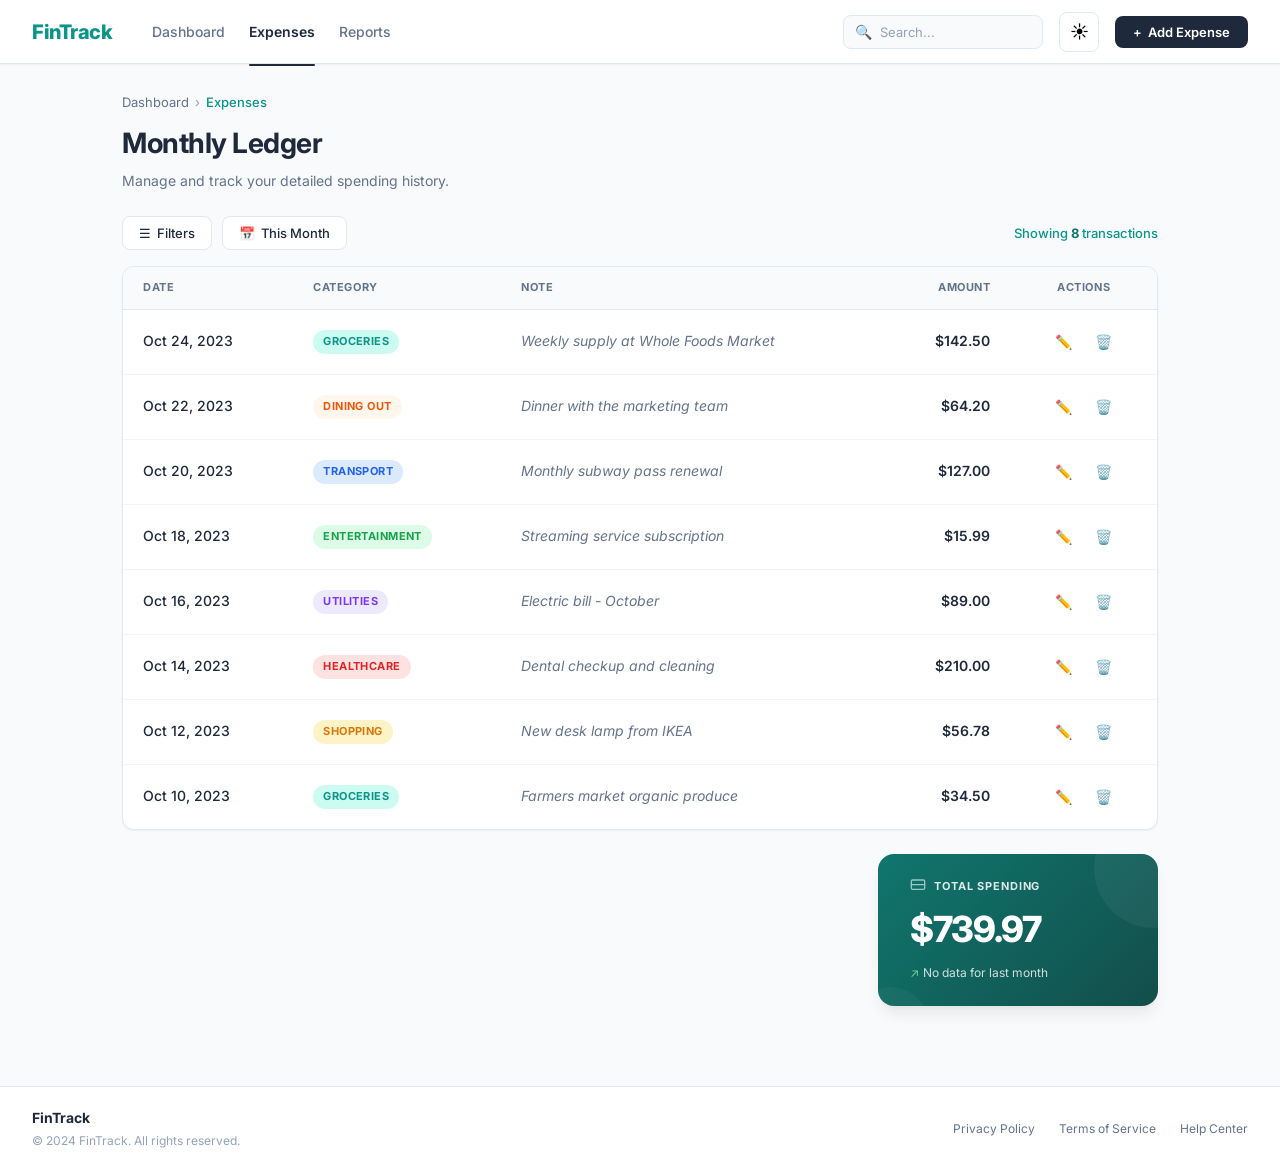
==== index.html @ 30c32d4b "Add files via upload" ====
<!DOCTYPE html>
<html lang="en">
<head>
  <meta charset="UTF-8" />
  <meta name="viewport" content="width=device-width, initial-scale=1.0" />
  <meta name="description" content="FinTrack — Personal expense tracker. Manage and track your detailed spending history with ease." />
  <title>FinTrack — Personal Expense Tracker</title>
  <link rel="stylesheet" href="style.css" />
</head>
<body>

  <!-- ===== Navbar ===== -->
  <header class="navbar">
    <div class="navbar-left">
      <a href="dashboard.html" class="navbar-brand">FinTrack</a>
      <nav>
        <ul class="navbar-nav">
          <li><a href="dashboard.html">Dashboard</a></li>
          <li><a href="#" class="active">Expenses</a></li>
          <li><a href="#">Reports</a></li>
        </ul>
      </nav>
    </div>
    <div class="navbar-right">
      <div class="search-box">
        <span class="search-icon">🔍</span>
        <input type="text" id="searchInput" placeholder="Search..." />
      </div>
      <button class="theme-toggle" id="themeToggle" title="Toggle dark mode">
        <span class="icon-sun">☀️</span>
        <span class="icon-moon">🌙</span>
      </button>
      <button class="btn-add-expense" id="btnOpenAddModal">
        <span>+</span> Add Expense
      </button>
    </div>
  </header>

  <!-- ===== Main Content ===== -->
  <main class="main-content">
    <!-- Breadcrumb -->
    <div class="breadcrumb">
      <a href="#">Dashboard</a>
      <span class="separator">›</span>
      <span class="current">Expenses</span>
    </div>

    <!-- Page Header -->
    <div class="page-header">
      <h1>Monthly Ledger</h1>
      <p>Manage and track your detailed spending history.</p>
    </div>

    <!-- Toolbar -->
    <div class="toolbar">
      <div class="toolbar-left">
        <button class="btn-filter">
          <span>☰</span> Filters
        </button>
        <button class="btn-month">
          <span>📅</span> This Month
        </button>
      </div>
      <div class="toolbar-right">
        Showing <span id="expenseCount">0</span> transactions
      </div>
    </div>

    <!-- Expense Table -->
    <div class="expense-table-wrapper">
      <table class="expense-table">
        <thead>
          <tr>
            <th>Date</th>
            <th>Category</th>
            <th>Note</th>
            <th>Amount</th>
            <th>Actions</th>
          </tr>
        </thead>
        <tbody id="expenseTableBody">
          <!-- Rows rendered by JS -->
        </tbody>
      </table>
      <!-- Empty state -->
      <div class="empty-state" id="emptyState" style="display:none;">
        <div class="empty-icon">📂</div>
        <h3>No expenses yet</h3>
        <p>Click "+ Add Expense" to start tracking your spending.</p>
      </div>
    </div>

    <!-- Summary Card -->
    <div class="summary-section">
      <div class="summary-card">
        <div class="summary-label">
          <svg viewBox="0 0 24 24" fill="none" stroke="currentColor" stroke-width="2" stroke-linecap="round" stroke-linejoin="round"><rect x="2" y="3" width="20" height="14" rx="2"/><line x1="2" y1="10" x2="22" y2="10"/></svg>
          Total Spending
        </div>
        <div class="summary-amount" id="totalSpending">$0.00</div>
        <div class="summary-change">
          <span class="arrow-up">↗</span>
          <span id="changePercent">0.0% from last month</span>
        </div>
      </div>
    </div>
  </main>

  <!-- ===== Footer ===== -->
  <footer class="footer">
    <div class="footer-left">
      <div class="footer-brand">FinTrack</div>
      <div class="footer-copy">© 2024 FinTrack. All rights reserved.</div>
    </div>
    <div class="footer-right">
      <a href="#">Privacy Policy</a>
      <a href="#">Terms of Service</a>
      <a href="#">Help Center</a>
    </div>
  </footer>

  <!-- ===== Add/Edit Expense Modal ===== -->
  <div class="modal-overlay" id="expenseModal">
    <div class="modal">
      <div class="modal-header">
        <h2 id="modalTitle">Add New Expense</h2>
        <button class="modal-close" id="btnCloseModal">✕</button>
      </div>
      <div class="modal-body">
        <form id="expenseForm" novalidate>
          <input type="hidden" id="expenseId" />

          <div class="form-row">
            <div class="form-group">
              <label class="form-label" for="expenseAmount">Amount ($)</label>
              <input type="number" class="form-input" id="expenseAmount" placeholder="0.00" min="0.01" step="0.01" required />
              <div class="form-error" id="amountError">Amount must be a positive number.</div>
            </div>
            <div class="form-group">
              <label class="form-label" for="expenseCategory">Category</label>
              <select class="form-select" id="expenseCategory" required>
                <option value="" disabled selected>Select category</option>
                <option value="groceries">Groceries</option>
                <option value="dining-out">Dining Out</option>
                <option value="transport">Transport</option>
                <option value="entertainment">Entertainment</option>
                <option value="utilities">Utilities</option>
                <option value="healthcare">Healthcare</option>
                <option value="shopping">Shopping</option>
                <option value="other">Other</option>
              </select>
            </div>
          </div>

          <div class="form-group">
            <label class="form-label" for="expenseDate">Date</label>
            <input type="date" class="form-input" id="expenseDate" required />
          </div>

          <div class="form-group">
            <label class="form-label" for="expenseNote">Note</label>
            <textarea class="form-textarea" id="expenseNote" placeholder="Add a description..." rows="3"></textarea>
          </div>
        </form>
      </div>
      <div class="modal-footer">
        <button class="btn btn-secondary" id="btnCancelModal">Cancel</button>
        <button class="btn btn-primary" id="btnSaveExpense">Save Expense</button>
      </div>
    </div>
  </div>

  <!-- ===== Delete Confirmation Modal ===== -->
  <div class="modal-overlay confirm-dialog" id="deleteModal">
    <div class="modal">
      <div class="modal-body">
        <div class="confirm-icon">🗑️</div>
        <h3>Delete Expense</h3>
        <p>Are you sure you want to delete this expense? This action cannot be undone.</p>
      </div>
      <div class="modal-footer">
        <button class="btn btn-secondary" id="btnCancelDelete">Cancel</button>
        <button class="btn btn-danger" id="btnConfirmDelete">Delete</button>
      </div>
    </div>
  </div>

  <!-- ===== Toast Container ===== -->
  <div class="toast-container" id="toastContainer"></div>

  <script src="app.js"></script>
</body>
</html>
---- style.css ----
/* ===== Google Fonts ===== */
@import url('https://fonts.googleapis.com/css2?family=Inter:wght@400;500;600;700;800&display=swap');

/* ===== CSS Variables / Design Tokens ===== */
:root {
  /* Primary palette */
  --color-primary: #0d9488;
  --color-primary-dark: #0f766e;
  --color-primary-light: #ccfbf1;
  --color-navy: #1e293b;
  --color-navy-dark: #0f172a;

  /* Neutrals */
  --color-white: #ffffff;
  --color-bg: #f8fafc;
  --color-surface: #ffffff;
  --color-border: #e2e8f0;
  --color-border-light: #f1f5f9;
  --color-text: #1e293b;
  --color-text-secondary: #64748b;
  --color-text-muted: #94a3b8;

  /* Category colors */
  --cat-groceries: #0d9488;
  --cat-groceries-bg: #ccfbf1;
  --cat-dining: #ea580c;
  --cat-dining-bg: #fff7ed;
  --cat-transport: #2563eb;
  --cat-transport-bg: #dbeafe;
  --cat-entertainment: #16a34a;
  --cat-entertainment-bg: #dcfce7;
  --cat-utilities: #7c3aed;
  --cat-utilities-bg: #ede9fe;
  --cat-healthcare: #dc2626;
  --cat-healthcare-bg: #fee2e2;
  --cat-shopping: #d97706;
  --cat-shopping-bg: #fef3c7;
  --cat-other: #64748b;
  --cat-other-bg: #f1f5f9;

  /* Danger */
  --color-danger: #ef4444;
  --color-danger-hover: #dc2626;
  --color-danger-bg: #fef2f2;

  /* Shadows */
  --shadow-sm: 0 1px 2px rgba(0, 0, 0, 0.05);
  --shadow-md: 0 4px 6px -1px rgba(0, 0, 0, 0.07), 0 2px 4px -2px rgba(0, 0, 0, 0.05);
  --shadow-lg: 0 10px 15px -3px rgba(0, 0, 0, 0.08), 0 4px 6px -4px rgba(0, 0, 0, 0.04);
  --shadow-xl: 0 20px 25px -5px rgba(0, 0, 0, 0.1), 0 8px 10px -6px rgba(0, 0, 0, 0.06);

  /* Spacing & Radius */
  --radius-sm: 6px;
  --radius-md: 8px;
  --radius-lg: 12px;
  --radius-xl: 16px;
  --radius-full: 9999px;

  /* Transitions */
  --transition-fast: 150ms ease;
  --transition-base: 200ms ease;
  --transition-smooth: 300ms cubic-bezier(0.4, 0, 0.2, 1);
}

/* ===== Dark Theme ===== */
[data-theme="dark"] {
  /* Primary palette — slightly brighter for contrast */
  --color-primary: #14b8a6;
  --color-primary-dark: #0d9488;
  --color-primary-light: #134e4a;
  --color-navy: #e2e8f0;
  --color-navy-dark: #f1f5f9;

  /* Neutrals */
  --color-white: #1e293b;
  --color-bg: #0f172a;
  --color-surface: #1e293b;
  --color-border: #334155;
  --color-border-light: #1e293b;
  --color-text: #f1f5f9;
  --color-text-secondary: #94a3b8;
  --color-text-muted: #64748b;

  /* Category colors — brighter text, muted backgrounds */
  --cat-groceries: #2dd4bf;
  --cat-groceries-bg: #134e4a;
  --cat-dining: #fb923c;
  --cat-dining-bg: #431407;
  --cat-transport: #60a5fa;
  --cat-transport-bg: #1e3a5f;
  --cat-entertainment: #4ade80;
  --cat-entertainment-bg: #14532d;
  --cat-utilities: #a78bfa;
  --cat-utilities-bg: #2e1065;
  --cat-healthcare: #f87171;
  --cat-healthcare-bg: #450a0a;
  --cat-shopping: #fbbf24;
  --cat-shopping-bg: #451a03;
  --cat-other: #94a3b8;
  --cat-other-bg: #334155;

  /* Danger */
  --color-danger: #f87171;
  --color-danger-hover: #ef4444;
  --color-danger-bg: #450a0a;

  /* Shadows — deeper in dark mode */
  --shadow-sm: 0 1px 3px rgba(0, 0, 0, 0.3);
  --shadow-md: 0 4px 6px -1px rgba(0, 0, 0, 0.4), 0 2px 4px -2px rgba(0, 0, 0, 0.3);
  --shadow-lg: 0 10px 15px -3px rgba(0, 0, 0, 0.45), 0 4px 6px -4px rgba(0, 0, 0, 0.3);
  --shadow-xl: 0 20px 25px -5px rgba(0, 0, 0, 0.5), 0 8px 10px -6px rgba(0, 0, 0, 0.4);
}

/* Smooth color transition on theme toggle */
body,
.navbar,
.expense-table-wrapper,
.expense-table thead,
.expense-table tbody tr,
.modal .modal-header,
.modal .modal-body,
.modal .modal-footer,
.footer,
.btn-filter,
.btn-month,
.search-box input,
.form-input,
.form-select,
.form-textarea,
.summary-card,
.toast {
  transition: background-color 0.3s ease, color 0.3s ease, border-color 0.3s ease, box-shadow 0.3s ease;
}

/* ===== Dark Mode — Component Overrides ===== */
[data-theme="dark"] .navbar {
  background: #1e293b;
  border-bottom-color: #334155;
}

[data-theme="dark"] .btn-add-expense {
  background: #14b8a6;
  color: #0f172a;
}

[data-theme="dark"] .btn-add-expense:hover {
  background: #2dd4bf;
}

[data-theme="dark"] .search-box input {
  background: #0f172a;
  border-color: #334155;
  color: #f1f5f9;
}

[data-theme="dark"] .expense-table thead {
  background: #0f172a;
}

[data-theme="dark"] .expense-table tbody tr:hover {
  background: #334155;
}

[data-theme="dark"] .modal .modal-footer {
  background: #0f172a;
}

[data-theme="dark"] .form-input,
[data-theme="dark"] .form-select,
[data-theme="dark"] .form-textarea {
  background: #0f172a;
  border-color: #334155;
  color: #f1f5f9;
}

[data-theme="dark"] .btn-secondary {
  background: #334155;
  color: #f1f5f9;
  border-color: #475569;
}

[data-theme="dark"] .btn-secondary:hover {
  background: #475569;
  border-color: #64748b;
}

[data-theme="dark"] .summary-card {
  background: linear-gradient(135deg, #0d9488 0%, #0f172a 100%);
}

[data-theme="dark"] .footer {
  background: #1e293b;
  border-top-color: #334155;
}

[data-theme="dark"] .confirm-icon {
  background: #450a0a;
}

/* ===== Theme Toggle Button ===== */
.theme-toggle {
  width: 40px;
  height: 40px;
  display: flex;
  align-items: center;
  justify-content: center;
  border-radius: var(--radius-md);
  background: transparent;
  border: 1px solid var(--color-border);
  cursor: pointer;
  font-size: 1.125rem;
  transition: all var(--transition-fast);
  position: relative;
  overflow: hidden;
  flex-shrink: 0;
}

.theme-toggle:hover {
  background: var(--color-primary-light);
  border-color: var(--color-primary);
}

.theme-toggle .icon-sun,
.theme-toggle .icon-moon {
  position: absolute;
  transition: transform 0.4s cubic-bezier(0.4, 0, 0.2, 1), opacity 0.3s ease;
}

.theme-toggle .icon-sun {
  transform: rotate(0deg) scale(1);
  opacity: 1;
}

.theme-toggle .icon-moon {
  transform: rotate(90deg) scale(0);
  opacity: 0;
}

[data-theme="dark"] .theme-toggle .icon-sun {
  transform: rotate(-90deg) scale(0);
  opacity: 0;
}

[data-theme="dark"] .theme-toggle .icon-moon {
  transform: rotate(0deg) scale(1);
  opacity: 1;
}

/* ===== Reset & Base ===== */
*,
*::before,
*::after {
  margin: 0;
  padding: 0;
  box-sizing: border-box;
}

html {
  font-size: 16px;
  scroll-behavior: smooth;
  -webkit-font-smoothing: antialiased;
  -moz-osx-font-smoothing: grayscale;
}

body {
  font-family: 'Inter', -apple-system, BlinkMacSystemFont, 'Segoe UI', sans-serif;
  background-color: var(--color-bg);
  color: var(--color-text);
  line-height: 1.6;
  min-height: 100vh;
  display: flex;
  flex-direction: column;
}

a {
  text-decoration: none;
  color: inherit;
}

button {
  font-family: inherit;
  cursor: pointer;
  border: none;
  background: none;
  font-size: inherit;
}

input, select, textarea {
  font-family: inherit;
  font-size: inherit;
}

/* ===== Header / Navbar ===== */
.navbar {
  background: var(--color-white);
  border-bottom: 1px solid var(--color-border);
  padding: 0 2rem;
  height: 64px;
  display: flex;
  align-items: center;
  justify-content: space-between;
  position: sticky;
  top: 0;
  z-index: 100;
  box-shadow: var(--shadow-sm);
}

.navbar-left {
  display: flex;
  align-items: center;
  gap: 2.5rem;
}

.navbar-brand {
  font-size: 1.25rem;
  font-weight: 800;
  color: var(--color-primary);
  letter-spacing: -0.5px;
}

.navbar-nav {
  display: flex;
  align-items: center;
  gap: 1.5rem;
  list-style: none;
}

.navbar-nav a {
  font-size: 0.875rem;
  font-weight: 500;
  color: var(--color-text-secondary);
  padding: 0.375rem 0;
  position: relative;
  transition: color var(--transition-fast);
}

.navbar-nav a:hover {
  color: var(--color-text);
}

.navbar-nav a.active {
  color: var(--color-text);
  font-weight: 600;
}

.navbar-nav a.active::after {
  content: '';
  position: absolute;
  bottom: -20px;
  left: 0;
  right: 0;
  height: 2px;
  background: var(--color-text);
  border-radius: 1px;
}

.navbar-right {
  display: flex;
  align-items: center;
  gap: 1rem;
}

.search-box {
  position: relative;
}

.search-box input {
  width: 200px;
  padding: 0.5rem 0.75rem 0.5rem 2.25rem;
  border: 1px solid var(--color-border);
  border-radius: var(--radius-md);
  background: var(--color-bg);
  font-size: 0.8125rem;
  color: var(--color-text);
  transition: all var(--transition-fast);
}

.search-box input::placeholder {
  color: var(--color-text-muted);
}

.search-box input:focus {
  outline: none;
  border-color: var(--color-primary);
  box-shadow: 0 0 0 3px rgba(13, 148, 136, 0.1);
  width: 260px;
}

.search-box .search-icon {
  position: absolute;
  left: 0.75rem;
  top: 50%;
  transform: translateY(-50%);
  color: var(--color-text-muted);
  font-size: 0.875rem;
  pointer-events: none;
}

.btn-add-expense {
  display: inline-flex;
  align-items: center;
  gap: 0.375rem;
  padding: 0.5rem 1.125rem;
  background: var(--color-navy);
  color: var(--color-white);
  font-size: 0.8125rem;
  font-weight: 600;
  border-radius: var(--radius-md);
  transition: all var(--transition-fast);
  white-space: nowrap;
}

.btn-add-expense:hover {
  background: var(--color-navy-dark);
  transform: translateY(-1px);
  box-shadow: var(--shadow-md);
}

.btn-add-expense:active {
  transform: translateY(0);
}

/* ===== Main Content ===== */
.main-content {
  flex: 1;
  max-width: 1100px;
  width: 100%;
  margin: 0 auto;
  padding: 1.75rem 2rem 3rem;
}

/* Breadcrumb */
.breadcrumb {
  display: flex;
  align-items: center;
  gap: 0.375rem;
  font-size: 0.8125rem;
  color: var(--color-text-muted);
  margin-bottom: 0.5rem;
}

.breadcrumb a {
  color: var(--color-text-secondary);
  transition: color var(--transition-fast);
}

.breadcrumb a:hover {
  color: var(--color-primary);
}

.breadcrumb .separator {
  color: var(--color-text-muted);
}

.breadcrumb .current {
  color: var(--color-primary);
  font-weight: 500;
}

/* Page Header */
.page-header {
  margin-bottom: 1.5rem;
}

.page-header h1 {
  font-size: 1.75rem;
  font-weight: 700;
  color: var(--color-text);
  letter-spacing: -0.5px;
  margin-bottom: 0.25rem;
}

.page-header p {
  font-size: 0.875rem;
  color: var(--color-text-secondary);
}

/* Toolbar */
.toolbar {
  display: flex;
  align-items: center;
  justify-content: space-between;
  margin-bottom: 1rem;
}

.toolbar-left {
  display: flex;
  align-items: center;
  gap: 0.625rem;
}

.btn-filter,
.btn-month {
  display: inline-flex;
  align-items: center;
  gap: 0.375rem;
  padding: 0.5rem 1rem;
  border: 1px solid var(--color-border);
  border-radius: var(--radius-md);
  background: var(--color-white);
  font-size: 0.8125rem;
  font-weight: 500;
  color: var(--color-text);
  transition: all var(--transition-fast);
}

.btn-filter:hover,
.btn-month:hover {
  border-color: var(--color-primary);
  color: var(--color-primary);
  background: var(--color-primary-light);
}

.toolbar-right {
  font-size: 0.8125rem;
  color: var(--color-primary);
  font-weight: 500;
}

.toolbar-right span {
  font-weight: 700;
  color: var(--color-primary-dark);
}

/* ===== Expense Table ===== */
.expense-table-wrapper {
  background: var(--color-white);
  border-radius: var(--radius-lg);
  border: 1px solid var(--color-border);
  overflow: hidden;
  box-shadow: var(--shadow-sm);
  margin-bottom: 1.5rem;
}

.expense-table {
  width: 100%;
  border-collapse: collapse;
}

.expense-table thead {
  background: var(--color-bg);
  border-bottom: 1px solid var(--color-border);
}

.expense-table th {
  padding: 0.75rem 1.25rem;
  font-size: 0.6875rem;
  font-weight: 700;
  text-transform: uppercase;
  letter-spacing: 0.05em;
  color: var(--color-text-secondary);
  text-align: left;
}

.expense-table th:nth-child(4),
.expense-table td:nth-child(4) {
  text-align: right;
}

.expense-table th:nth-child(5),
.expense-table td:nth-child(5) {
  text-align: center;
}

.expense-table tbody tr {
  border-bottom: 1px solid var(--color-border-light);
  transition: background var(--transition-fast);
}

.expense-table tbody tr:last-child {
  border-bottom: none;
}

.expense-table tbody tr:hover {
  background: #fafbfd;
}

.expense-table td {
  padding: 1rem 1.25rem;
  font-size: 0.875rem;
  vertical-align: middle;
}

.expense-date {
  color: var(--color-text);
  font-weight: 500;
  white-space: nowrap;
}

/* Category Badge */
.category-badge {
  display: inline-block;
  padding: 0.2rem 0.625rem;
  border-radius: var(--radius-full);
  font-size: 0.6875rem;
  font-weight: 700;
  text-transform: uppercase;
  letter-spacing: 0.04em;
  white-space: nowrap;
}

.category-badge.groceries {
  background: var(--cat-groceries-bg);
  color: var(--cat-groceries);
}

.category-badge.dining-out {
  background: var(--cat-dining-bg);
  color: var(--cat-dining);
}

.category-badge.transport {
  background: var(--cat-transport-bg);
  color: var(--cat-transport);
}

.category-badge.entertainment {
  background: var(--cat-entertainment-bg);
  color: var(--cat-entertainment);
}

.category-badge.utilities {
  background: var(--cat-utilities-bg);
  color: var(--cat-utilities);
}

.category-badge.healthcare {
  background: var(--cat-healthcare-bg);
  color: var(--cat-healthcare);
}

.category-badge.shopping {
  background: var(--cat-shopping-bg);
  color: var(--cat-shopping);
}

.category-badge.other {
  background: var(--cat-other-bg);
  color: var(--cat-other);
}

.expense-note {
  color: var(--color-text-secondary);
  font-style: italic;
  max-width: 260px;
  overflow: hidden;
  text-overflow: ellipsis;
  white-space: nowrap;
}

.expense-amount {
  font-weight: 600;
  color: var(--color-text);
  white-space: nowrap;
}

.expense-actions {
  display: flex;
  align-items: center;
  justify-content: center;
  gap: 0.5rem;
}

.btn-icon {
  width: 32px;
  height: 32px;
  display: inline-flex;
  align-items: center;
  justify-content: center;
  border-radius: var(--radius-sm);
  transition: all var(--transition-fast);
  font-size: 0.875rem;
}

.btn-edit {
  color: var(--color-text-secondary);
}

.btn-edit:hover {
  background: var(--color-bg);
  color: var(--color-primary);
}

.btn-delete {
  color: var(--color-danger);
}

.btn-delete:hover {
  background: var(--color-danger-bg);
  color: var(--color-danger-hover);
}

/* Empty State */
.empty-state {
  text-align: center;
  padding: 3rem 1rem;
}

.empty-state .empty-icon {
  font-size: 3rem;
  margin-bottom: 1rem;
  opacity: 0.4;
}

.empty-state h3 {
  font-size: 1rem;
  font-weight: 600;
  color: var(--color-text);
  margin-bottom: 0.25rem;
}

.empty-state p {
  font-size: 0.8125rem;
  color: var(--color-text-muted);
}

/* ===== Summary Card ===== */
.summary-section {
  display: flex;
  justify-content: flex-end;
  margin-bottom: 2rem;
}

.summary-card {
  background: linear-gradient(135deg, #0f766e 0%, #134e4a 100%);
  border-radius: var(--radius-xl);
  padding: 1.5rem 2rem;
  color: var(--color-white);
  min-width: 280px;
  box-shadow: var(--shadow-lg);
  position: relative;
  overflow: hidden;
}

.summary-card::before {
  content: '';
  position: absolute;
  top: -30%;
  right: -20%;
  width: 120px;
  height: 120px;
  background: rgba(255, 255, 255, 0.05);
  border-radius: 50%;
}

.summary-card::after {
  content: '';
  position: absolute;
  bottom: -40%;
  left: -10%;
  width: 80px;
  height: 80px;
  background: rgba(255, 255, 255, 0.04);
  border-radius: 50%;
}

.summary-label {
  display: flex;
  align-items: center;
  gap: 0.5rem;
  font-size: 0.6875rem;
  font-weight: 700;
  text-transform: uppercase;
  letter-spacing: 0.08em;
  opacity: 0.85;
  margin-bottom: 0.375rem;
}

.summary-label svg {
  width: 16px;
  height: 16px;
  opacity: 0.7;
}

.summary-amount {
  font-size: 2.25rem;
  font-weight: 800;
  letter-spacing: -1px;
  margin-bottom: 0.25rem;
  position: relative;
  z-index: 1;
}

.summary-change {
  font-size: 0.75rem;
  opacity: 0.8;
  display: flex;
  align-items: center;
  gap: 0.25rem;
}

.summary-change .arrow-up {
  color: #86efac;
}

/* ===== Modal / Dialog ===== */
.modal-overlay {
  position: fixed;
  inset: 0;
  background: rgba(15, 23, 42, 0.45);
  backdrop-filter: blur(4px);
  display: flex;
  align-items: center;
  justify-content: center;
  z-index: 1000;
  opacity: 0;
  visibility: hidden;
  transition: all var(--transition-smooth);
}

.modal-overlay.active {
  opacity: 1;
  visibility: visible;
}

.modal {
  background: var(--color-white);
  border-radius: var(--radius-xl);
  width: 100%;
  max-width: 520px;
  box-shadow: var(--shadow-xl);
  transform: translateY(20px) scale(0.97);
  transition: transform var(--transition-smooth);
  overflow: hidden;
}

.modal-overlay.active .modal {
  transform: translateY(0) scale(1);
}

.modal-header {
  display: flex;
  align-items: center;
  justify-content: space-between;
  padding: 1.25rem 1.5rem;
  border-bottom: 1px solid var(--color-border);
}

.modal-header h2 {
  font-size: 1.125rem;
  font-weight: 700;
  color: var(--color-text);
}

.modal-close {
  width: 32px;
  height: 32px;
  display: flex;
  align-items: center;
  justify-content: center;
  border-radius: var(--radius-sm);
  color: var(--color-text-muted);
  font-size: 1.125rem;
  transition: all var(--transition-fast);
}

.modal-close:hover {
  background: var(--color-bg);
  color: var(--color-text);
}

.modal-body {
  padding: 1.5rem;
}

.modal-footer {
  display: flex;
  align-items: center;
  justify-content: flex-end;
  gap: 0.75rem;
  padding: 1rem 1.5rem;
  border-top: 1px solid var(--color-border);
  background: var(--color-bg);
}

/* Form */
.form-group {
  margin-bottom: 1.125rem;
}

.form-group:last-child {
  margin-bottom: 0;
}

.form-label {
  display: block;
  font-size: 0.8125rem;
  font-weight: 600;
  color: var(--color-text);
  margin-bottom: 0.375rem;
}

.form-input,
.form-select,
.form-textarea {
  width: 100%;
  padding: 0.625rem 0.875rem;
  border: 1px solid var(--color-border);
  border-radius: var(--radius-md);
  font-size: 0.875rem;
  color: var(--color-text);
  background: var(--color-white);
  transition: all var(--transition-fast);
}

.form-input:focus,
.form-select:focus,
.form-textarea:focus {
  outline: none;
  border-color: var(--color-primary);
  box-shadow: 0 0 0 3px rgba(13, 148, 136, 0.1);
}

.form-input.error,
.form-select.error {
  border-color: var(--color-danger);
  box-shadow: 0 0 0 3px rgba(239, 68, 68, 0.1);
}

.form-error {
  font-size: 0.75rem;
  color: var(--color-danger);
  margin-top: 0.25rem;
  display: none;
}

.form-error.visible {
  display: block;
}

.form-select {
  appearance: none;
  background-image: url("data:image/svg+xml,%3Csvg xmlns='http://www.w3.org/2000/svg' width='12' height='12' viewBox='0 0 24 24' fill='none' stroke='%2394a3b8' stroke-width='2' stroke-linecap='round' stroke-linejoin='round'%3E%3Cpolyline points='6 9 12 15 18 9'%3E%3C/polyline%3E%3C/svg%3E");
  background-repeat: no-repeat;
  background-position: right 0.75rem center;
  padding-right: 2.5rem;
}

.form-textarea {
  resize: vertical;
  min-height: 80px;
}

.form-row {
  display: grid;
  grid-template-columns: 1fr 1fr;
  gap: 1rem;
}

/* Buttons */
.btn {
  display: inline-flex;
  align-items: center;
  justify-content: center;
  gap: 0.375rem;
  padding: 0.5625rem 1.25rem;
  font-size: 0.8125rem;
  font-weight: 600;
  border-radius: var(--radius-md);
  transition: all var(--transition-fast);
  white-space: nowrap;
}

.btn-primary {
  background: var(--color-primary);
  color: var(--color-white);
}

.btn-primary:hover {
  background: var(--color-primary-dark);
  transform: translateY(-1px);
  box-shadow: var(--shadow-md);
}

.btn-secondary {
  background: var(--color-white);
  color: var(--color-text);
  border: 1px solid var(--color-border);
}

.btn-secondary:hover {
  background: var(--color-bg);
  border-color: var(--color-text-muted);
}

.btn-danger {
  background: var(--color-danger);
  color: var(--color-white);
}

.btn-danger:hover {
  background: var(--color-danger-hover);
  transform: translateY(-1px);
  box-shadow: var(--shadow-md);
}

/* ===== Delete Confirmation Dialog ===== */
.confirm-dialog .modal {
  max-width: 400px;
  text-align: center;
}

.confirm-dialog .modal-body {
  padding: 2rem 1.5rem;
}

.confirm-icon {
  width: 56px;
  height: 56px;
  border-radius: 50%;
  background: var(--color-danger-bg);
  display: flex;
  align-items: center;
  justify-content: center;
  margin: 0 auto 1rem;
  font-size: 1.5rem;
  color: var(--color-danger);
}

.confirm-dialog h3 {
  font-size: 1.125rem;
  font-weight: 700;
  margin-bottom: 0.5rem;
}

.confirm-dialog p {
  font-size: 0.875rem;
  color: var(--color-text-secondary);
  line-height: 1.5;
}

.confirm-dialog .modal-footer {
  justify-content: center;
}

/* ===== Footer ===== */
.footer {
  background: var(--color-white);
  border-top: 1px solid var(--color-border);
  padding: 1.25rem 2rem;
  display: flex;
  align-items: center;
  justify-content: space-between;
  margin-top: auto;
}

.footer-left .footer-brand {
  font-weight: 700;
  font-size: 0.875rem;
  color: var(--color-text);
  margin-bottom: 0.125rem;
}

.footer-left .footer-copy {
  font-size: 0.75rem;
  color: var(--color-text-muted);
}

.footer-right {
  display: flex;
  align-items: center;
  gap: 1.5rem;
}

.footer-right a {
  font-size: 0.75rem;
  color: var(--color-text-secondary);
  transition: color var(--transition-fast);
}

.footer-right a:hover {
  color: var(--color-primary);
}

/* ===== Toast Notification ===== */
.toast-container {
  position: fixed;
  top: 80px;
  right: 1.5rem;
  z-index: 2000;
  display: flex;
  flex-direction: column;
  gap: 0.5rem;
}

.toast {
  display: flex;
  align-items: center;
  gap: 0.625rem;
  padding: 0.75rem 1.25rem;
  background: var(--color-white);
  border-radius: var(--radius-md);
  box-shadow: var(--shadow-lg);
  border-left: 4px solid var(--color-primary);
  font-size: 0.8125rem;
  font-weight: 500;
  color: var(--color-text);
  transform: translateX(120%);
  opacity: 0;
  transition: all var(--transition-smooth);
  min-width: 280px;
}

.toast.show {
  transform: translateX(0);
  opacity: 1;
}

.toast.success {
  border-left-color: var(--color-primary);
}

.toast.error {
  border-left-color: var(--color-danger);
}

.toast .toast-icon {
  font-size: 1.125rem;
  flex-shrink: 0;
}

/* ===== Animations ===== */
@keyframes fadeInUp {
  from {
    opacity: 0;
    transform: translateY(12px);
  }
  to {
    opacity: 1;
    transform: translateY(0);
  }
}

@keyframes fadeIn {
  from { opacity: 0; }
  to { opacity: 1; }
}

.expense-table tbody tr {
  animation: fadeInUp 0.3s ease forwards;
}

.expense-table tbody tr:nth-child(1) { animation-delay: 0.02s; }
.expense-table tbody tr:nth-child(2) { animation-delay: 0.06s; }
.expense-table tbody tr:nth-child(3) { animation-delay: 0.10s; }
.expense-table tbody tr:nth-child(4) { animation-delay: 0.14s; }
.expense-table tbody tr:nth-child(5) { animation-delay: 0.18s; }
.expense-table tbody tr:nth-child(6) { animation-delay: 0.22s; }
.expense-table tbody tr:nth-child(7) { animation-delay: 0.26s; }
.expense-table tbody tr:nth-child(8) { animation-delay: 0.30s; }

/* ===== Responsive ===== */
@media (max-width: 768px) {
  .navbar {
    padding: 0 1rem;
    gap: 0.75rem;
  }

  .navbar-nav {
    display: none;
  }

  .search-box input {
    width: 140px;
  }

  .search-box input:focus {
    width: 180px;
  }

  .main-content {
    padding: 1.25rem 1rem 2rem;
  }

  .page-header h1 {
    font-size: 1.375rem;
  }

  .toolbar {
    flex-direction: column;
    align-items: flex-start;
    gap: 0.75rem;
  }

  .expense-table-wrapper {
    overflow-x: auto;
  }

  .expense-table {
    min-width: 640px;
  }

  .summary-section {
    justify-content: stretch;
  }

  .summary-card {
    width: 100%;
    min-width: unset;
  }

  .form-row {
    grid-template-columns: 1fr;
  }

  .footer {
    flex-direction: column;
    gap: 0.75rem;
    text-align: center;
  }

  .modal {
    margin: 1rem;
  }
}
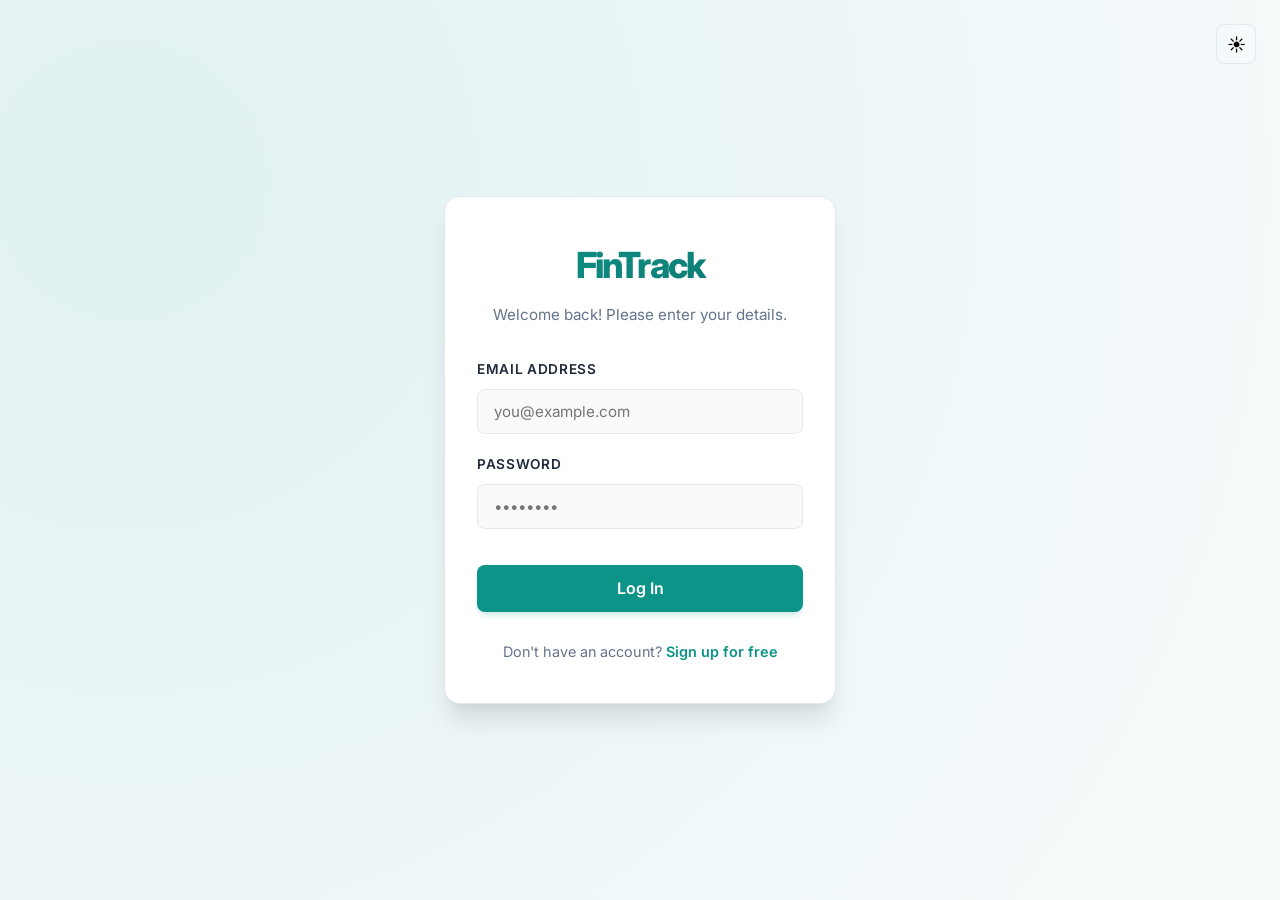
==== commit 7b03c6a5: "Add files via upload" ====
--- a/index.html
+++ b/index.html
@@ -30,6 +30,15 @@
         <span class="icon-sun">☀️</span>
         <span class="icon-moon">🌙</span>
       </button>
+      <button class="btn-settings" id="btnOpenSettings" title="AI Settings">
+        ⚙️
+      </button>
+      <div class="user-profile" id="userProfile" style="display: none;">
+        <span class="user-badge" id="userEmailDisplay"></span>
+        <button id="btnLogout" class="btn-logout" title="Log Out">
+          <span class="logout-icon">🚪</span> Logout
+        </button>
+      </div>
       <button class="btn-add-expense" id="btnOpenAddModal">
         <span>+</span> Add Expense
       </button>
@@ -137,29 +146,42 @@
               <div class="form-error" id="amountError">Amount must be a positive number.</div>
             </div>
             <div class="form-group">
-              <label class="form-label" for="expenseCategory">Category</label>
-              <select class="form-select" id="expenseCategory" required>
-                <option value="" disabled selected>Select category</option>
-                <option value="groceries">Groceries</option>
-                <option value="dining-out">Dining Out</option>
-                <option value="transport">Transport</option>
-                <option value="entertainment">Entertainment</option>
-                <option value="utilities">Utilities</option>
-                <option value="healthcare">Healthcare</option>
-                <option value="shopping">Shopping</option>
-                <option value="other">Other</option>
-              </select>
-            </div>
-          </div>
-
-          <div class="form-group">
-            <label class="form-label" for="expenseDate">Date</label>
-            <input type="date" class="form-input" id="expenseDate" required />
+              <label class="form-label" for="expenseDate">Date</label>
+              <input type="date" class="form-input" id="expenseDate" required />
+            </div>
           </div>
 
           <div class="form-group">
             <label class="form-label" for="expenseNote">Note</label>
             <textarea class="form-textarea" id="expenseNote" placeholder="Add a description..." rows="3"></textarea>
+          </div>
+
+          <div class="form-group">
+            <div class="form-label-row">
+              <label class="form-label" for="expenseCategory">Category</label>
+              <button type="button" class="btn-ai-suggest" id="btnAiCategorize" title="Auto-categorize with AI">
+                <span class="ai-sparkle">✨</span> Auto-categorize
+              </button>
+            </div>
+            <select class="form-select" id="expenseCategory" required>
+              <option value="" disabled selected>Select category</option>
+              <option value="groceries">Groceries</option>
+              <option value="dining-out">Dining Out</option>
+              <option value="transport">Transport</option>
+              <option value="entertainment">Entertainment</option>
+              <option value="utilities">Utilities</option>
+              <option value="healthcare">Healthcare</option>
+              <option value="shopping">Shopping</option>
+              <option value="other">Other</option>
+            </select>
+            <!-- AI suggestion result -->
+            <div class="ai-suggestion" id="aiSuggestion" style="display:none;">
+              <span class="ai-suggestion__icon">🤖</span>
+              <span class="ai-suggestion__text" id="aiSuggestionText">Suggested: Groceries</span>
+              <button type="button" class="ai-suggestion__accept" id="btnAcceptSuggestion">Apply</button>
+              <button type="button" class="ai-suggestion__dismiss" id="btnDismissSuggestion">✕</button>
+            </div>
+            <div class="ai-error" id="aiError" style="display:none;"></div>
           </div>
         </form>
       </div>
@@ -185,6 +207,34 @@
     </div>
   </div>
 
+  <!-- ===== API Key Settings Modal ===== -->
+  <div class="modal-overlay" id="settingsModal">
+    <div class="modal">
+      <div class="modal-header">
+        <h2>⚙️ AI Settings</h2>
+        <button class="modal-close" id="btnCloseSettings">✕</button>
+      </div>
+      <div class="modal-body">
+        <div class="settings-info">
+          <span class="settings-info__icon">🤖</span>
+          <p>Enter your Gemini API key to enable AI auto-categorization. Your key is stored locally in your browser and never sent anywhere except the Gemini API.</p>
+        </div>
+        <div class="form-group">
+          <label class="form-label" for="apiKeyInput">Gemini API Key</label>
+          <div class="api-key-input-wrap">
+            <input type="password" class="form-input" id="apiKeyInput" placeholder="AIzaSy..." autocomplete="off" />
+            <button type="button" class="btn-toggle-visibility" id="btnToggleKeyVisibility" title="Show/Hide key">👁️</button>
+          </div>
+          <div class="form-hint">Get your key for free at <a href="https://aistudio.google.com/" target="_blank" rel="noopener">Google AI Studio</a></div>
+        </div>
+      </div>
+      <div class="modal-footer">
+        <button class="btn btn-secondary" id="btnCancelSettings">Cancel</button>
+        <button class="btn btn-primary" id="btnSaveApiKey">Save Key</button>
+      </div>
+    </div>
+  </div>
+
   <!-- ===== Toast Container ===== -->
   <div class="toast-container" id="toastContainer"></div>
 
--- a/style.css
+++ b/style.css
@@ -1213,3 +1213,315 @@
     margin: 1rem;
   }
 }
+
+/* ===== AI Auto-Categorize ===== */
+
+/* Label row with AI button */
+.form-label-row {
+  display: flex;
+  align-items: center;
+  justify-content: space-between;
+  margin-bottom: 0.375rem;
+}
+
+.form-label-row .form-label {
+  margin-bottom: 0;
+}
+
+/* AI Suggest Button */
+.btn-ai-suggest {
+  display: inline-flex;
+  align-items: center;
+  gap: 0.3rem;
+  padding: 0.25rem 0.75rem;
+  font-size: 0.6875rem;
+  font-weight: 600;
+  color: var(--color-white, #fff);
+  background: linear-gradient(135deg, #7c3aed, #6d28d9);
+  border: none;
+  border-radius: var(--radius-full);
+  cursor: pointer;
+  transition: all 0.2s ease;
+  white-space: nowrap;
+  position: relative;
+  overflow: hidden;
+}
+
+[data-theme="dark"] .btn-ai-suggest {
+  color: #0f172a;
+  background: linear-gradient(135deg, #a78bfa, #8b5cf6);
+}
+
+.btn-ai-suggest:hover {
+  transform: translateY(-1px);
+  box-shadow: 0 4px 12px rgba(124, 58, 237, 0.35);
+}
+
+.btn-ai-suggest:active {
+  transform: translateY(0);
+}
+
+.btn-ai-suggest.loading {
+  pointer-events: none;
+  opacity: 0.85;
+}
+
+.btn-ai-suggest .ai-sparkle {
+  font-size: 0.75rem;
+  display: inline-block;
+  animation: sparkle-pulse 2s ease-in-out infinite;
+}
+
+.btn-ai-suggest.loading .ai-sparkle {
+  animation: sparkle-spin 0.8s linear infinite;
+}
+
+@keyframes sparkle-pulse {
+  0%, 100% { transform: scale(1); }
+  50% { transform: scale(1.2); }
+}
+
+@keyframes sparkle-spin {
+  from { transform: rotate(0deg); }
+  to { transform: rotate(360deg); }
+}
+
+/* AI Suggestion Chip */
+.ai-suggestion {
+  display: flex;
+  align-items: center;
+  gap: 0.5rem;
+  margin-top: 0.5rem;
+  padding: 0.5rem 0.75rem;
+  background: linear-gradient(135deg, rgba(124, 58, 237, 0.08), rgba(109, 40, 217, 0.05));
+  border: 1px solid rgba(124, 58, 237, 0.2);
+  border-radius: var(--radius-md);
+  animation: slideInSuggestion 0.3s ease;
+}
+
+[data-theme="dark"] .ai-suggestion {
+  background: linear-gradient(135deg, rgba(167, 139, 250, 0.12), rgba(139, 92, 246, 0.08));
+  border-color: rgba(167, 139, 250, 0.25);
+}
+
+@keyframes slideInSuggestion {
+  from {
+    opacity: 0;
+    transform: translateY(-6px);
+  }
+  to {
+    opacity: 1;
+    transform: translateY(0);
+  }
+}
+
+.ai-suggestion__icon {
+  font-size: 1rem;
+  flex-shrink: 0;
+}
+
+.ai-suggestion__text {
+  flex: 1;
+  font-size: 0.8125rem;
+  font-weight: 500;
+  color: #6d28d9;
+}
+
+[data-theme="dark"] .ai-suggestion__text {
+  color: #c4b5fd;
+}
+
+.ai-suggestion__accept {
+  padding: 0.2rem 0.625rem;
+  font-size: 0.6875rem;
+  font-weight: 700;
+  color: #fff;
+  background: #7c3aed;
+  border: none;
+  border-radius: var(--radius-sm);
+  cursor: pointer;
+  transition: background 0.15s ease;
+}
+
+.ai-suggestion__accept:hover {
+  background: #6d28d9;
+}
+
+.ai-suggestion__dismiss {
+  width: 24px;
+  height: 24px;
+  display: flex;
+  align-items: center;
+  justify-content: center;
+  font-size: 0.75rem;
+  color: var(--color-text-muted);
+  background: none;
+  border: none;
+  border-radius: 50%;
+  cursor: pointer;
+  transition: all 0.15s ease;
+}
+
+.ai-suggestion__dismiss:hover {
+  background: rgba(0, 0, 0, 0.05);
+  color: var(--color-text);
+}
+
+[data-theme="dark"] .ai-suggestion__dismiss:hover {
+  background: rgba(255, 255, 255, 0.1);
+}
+
+/* AI Error */
+.ai-error {
+  margin-top: 0.375rem;
+  padding: 0.375rem 0.625rem;
+  font-size: 0.75rem;
+  color: var(--color-danger);
+  background: var(--color-danger-bg);
+  border-radius: var(--radius-sm);
+  animation: slideInSuggestion 0.3s ease;
+}
+
+/* ===== Settings Modal Extras ===== */
+.settings-info {
+  display: flex;
+  gap: 0.75rem;
+  padding: 1rem;
+  background: linear-gradient(135deg, rgba(124, 58, 237, 0.06), rgba(109, 40, 217, 0.03));
+  border: 1px solid rgba(124, 58, 237, 0.12);
+  border-radius: var(--radius-md);
+  margin-bottom: 1.25rem;
+}
+
+[data-theme="dark"] .settings-info {
+  background: linear-gradient(135deg, rgba(167, 139, 250, 0.1), rgba(139, 92, 246, 0.05));
+  border-color: rgba(167, 139, 250, 0.2);
+}
+
+.settings-info__icon {
+  font-size: 1.5rem;
+  flex-shrink: 0;
+}
+
+.settings-info p {
+  font-size: 0.8125rem;
+  color: var(--color-text-secondary);
+  line-height: 1.5;
+}
+
+.api-key-input-wrap {
+  position: relative;
+}
+
+.api-key-input-wrap .form-input {
+  padding-right: 2.75rem;
+  font-family: 'Courier New', monospace;
+  font-size: 0.8125rem;
+  letter-spacing: 0.5px;
+}
+
+.btn-toggle-visibility {
+  position: absolute;
+  right: 0.5rem;
+  top: 50%;
+  transform: translateY(-50%);
+  width: 28px;
+  height: 28px;
+  display: flex;
+  align-items: center;
+  justify-content: center;
+  font-size: 0.875rem;
+  background: none;
+  border: none;
+  cursor: pointer;
+  border-radius: var(--radius-sm);
+  transition: background 0.15s ease;
+}
+
+.btn-toggle-visibility:hover {
+  background: var(--color-bg);
+}
+
+.form-hint {
+  font-size: 0.75rem;
+  color: var(--color-text-muted);
+  margin-top: 0.375rem;
+}
+
+.form-hint a {
+  color: var(--color-primary);
+  text-decoration: underline;
+}
+
+.form-hint a:hover {
+  color: var(--color-primary-dark);
+}
+
+/* Settings gear button in navbar */
+.btn-settings {
+  width: 40px;
+  height: 40px;
+  display: flex;
+  align-items: center;
+  justify-content: center;
+  border-radius: var(--radius-md);
+  background: transparent;
+  border: 1px solid var(--color-border);
+  cursor: pointer;
+  font-size: 1.125rem;
+  transition: all var(--transition-fast);
+  flex-shrink: 0;
+}
+
+.btn-settings:hover {
+  background: var(--color-primary-light);
+  border-color: var(--color-primary);
+}
+
+/* ===== User Profile & Logout in Navbar ===== */
+.user-profile {
+  display: flex;
+  align-items: center;
+  gap: 0.75rem;
+  border-left: 1px solid var(--color-border);
+  padding-left: 0.75rem;
+  margin-left: 0.25rem;
+}
+
+.user-badge {
+  font-size: 0.875rem;
+  font-weight: 500;
+  color: var(--color-text-secondary);
+  background-color: var(--color-border-light);
+  padding: 0.35rem 0.75rem;
+  border-radius: var(--radius-full);
+  max-width: 150px;
+  overflow: hidden;
+  text-overflow: ellipsis;
+  white-space: nowrap;
+}
+
+.btn-logout {
+  display: inline-flex;
+  align-items: center;
+  gap: 0.35rem;
+  padding: 0.5rem 0.85rem;
+  font-size: 0.875rem;
+  font-weight: 600;
+  color: var(--color-danger);
+  background-color: transparent;
+  border: 1px solid transparent;
+  border-radius: var(--radius-md);
+  cursor: pointer;
+  transition: all var(--transition-fast);
+}
+
+.btn-logout:hover {
+  background-color: var(--color-danger-bg);
+  border-color: rgba(239, 68, 68, 0.2);
+}
+
+.logout-icon {
+  font-size: 1rem;
+}
+
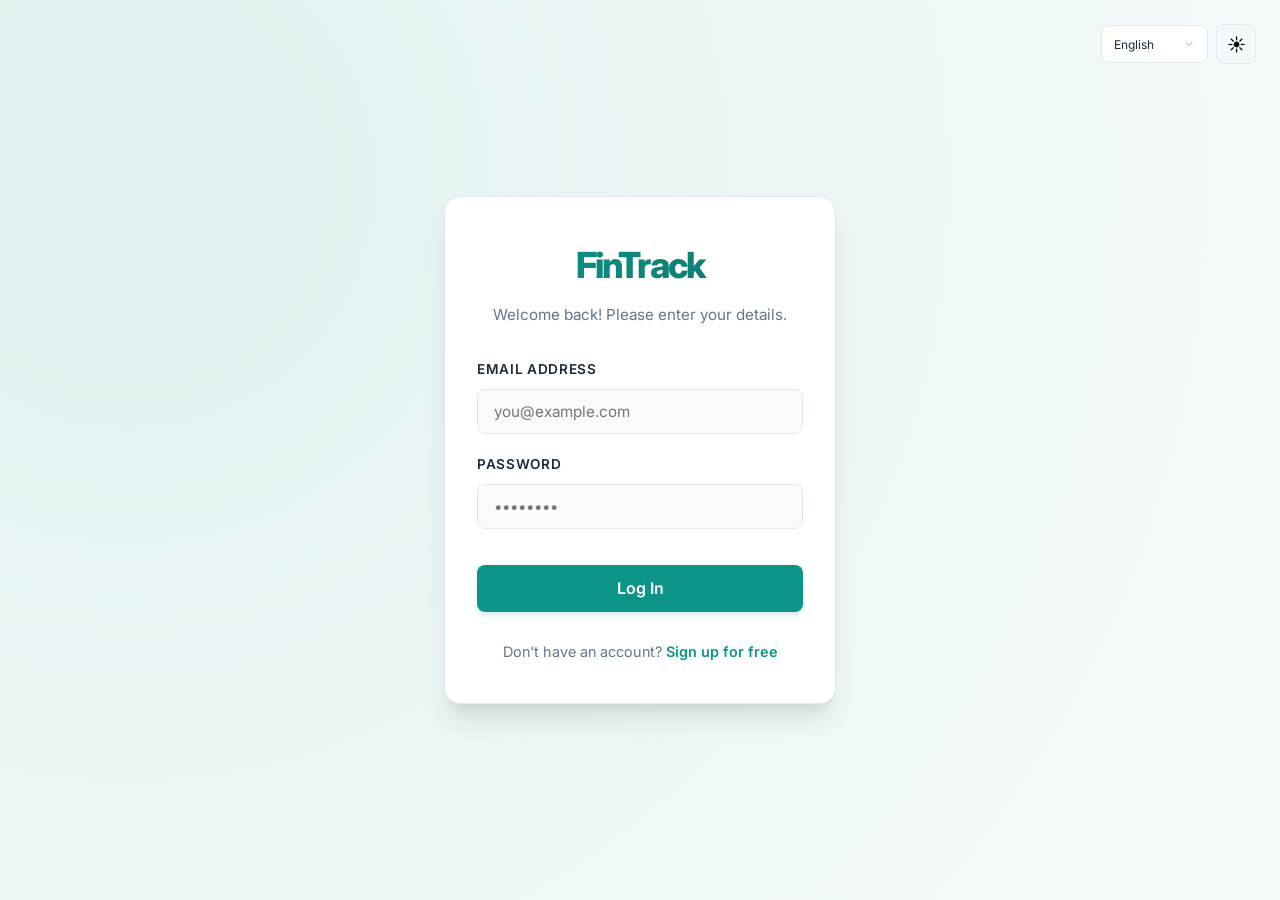
==== commit bf1bbed7: "Add files via upload" ====
--- a/index.html
+++ b/index.html
@@ -15,16 +15,16 @@
       <a href="dashboard.html" class="navbar-brand">FinTrack</a>
       <nav>
         <ul class="navbar-nav">
-          <li><a href="dashboard.html">Dashboard</a></li>
-          <li><a href="#" class="active">Expenses</a></li>
-          <li><a href="#">Reports</a></li>
+          <li><a href="dashboard.html" data-i18n="nav_dashboard">Dashboard</a></li>
+          <li><a href="#" class="active" data-i18n="nav_expenses">Expenses</a></li>
+          <li><a href="#" data-i18n="nav_reports">Reports</a></li>
         </ul>
       </nav>
     </div>
     <div class="navbar-right">
       <div class="search-box">
         <span class="search-icon">🔍</span>
-        <input type="text" id="searchInput" placeholder="Search..." />
+        <input type="text" id="searchInput" placeholder="Search..." data-i18n="search_placeholder" />
       </div>
       <button class="theme-toggle" id="themeToggle" title="Toggle dark mode">
         <span class="icon-sun">☀️</span>
@@ -35,11 +35,11 @@
       </button>
       <div class="user-profile" id="userProfile" style="display: none;">
         <span class="user-badge" id="userEmailDisplay"></span>
-        <button id="btnLogout" class="btn-logout" title="Log Out">
+        <button id="btnLogout" class="btn-logout" title="Log Out" data-i18n="logout">
           <span class="logout-icon">🚪</span> Logout
         </button>
       </div>
-      <button class="btn-add-expense" id="btnOpenAddModal">
+      <button class="btn-add-expense" id="btnOpenAddModal" data-i18n="add_expense">
         <span>+</span> Add Expense
       </button>
     </div>
@@ -49,29 +49,29 @@
   <main class="main-content">
     <!-- Breadcrumb -->
     <div class="breadcrumb">
-      <a href="#">Dashboard</a>
+      <a href="#" data-i18n="nav_dashboard">Dashboard</a>
       <span class="separator">›</span>
-      <span class="current">Expenses</span>
+      <span class="current" data-i18n="nav_expenses">Expenses</span>
     </div>
 
     <!-- Page Header -->
     <div class="page-header">
-      <h1>Monthly Ledger</h1>
-      <p>Manage and track your detailed spending history.</p>
+      <h1 data-i18n="ledger_title">Monthly Ledger</h1>
+      <p data-i18n="ledger_desc">Manage and track your detailed spending history.</p>
     </div>
 
     <!-- Toolbar -->
     <div class="toolbar">
       <div class="toolbar-left">
-        <button class="btn-filter">
+        <button class="btn-filter" data-i18n="filters">
           <span>☰</span> Filters
         </button>
-        <button class="btn-month">
+        <button class="btn-month" data-i18n="this_month">
           <span>📅</span> This Month
         </button>
       </div>
       <div class="toolbar-right">
-        Showing <span id="expenseCount">0</span> transactions
+        <span data-i18n="showing">Showing</span> <span id="expenseCount">0</span> <span data-i18n="transactions">transactions</span>
       </div>
     </div>
 
@@ -80,11 +80,11 @@
       <table class="expense-table">
         <thead>
           <tr>
-            <th>Date</th>
-            <th>Category</th>
-            <th>Note</th>
-            <th>Amount</th>
-            <th>Actions</th>
+            <th data-i18n="th_date">Date</th>
+            <th data-i18n="th_category">Category</th>
+            <th data-i18n="th_note">Note</th>
+            <th data-i18n="th_amount">Amount</th>
+            <th data-i18n="th_actions">Actions</th>
           </tr>
         </thead>
         <tbody id="expenseTableBody">
@@ -94,8 +94,8 @@
       <!-- Empty state -->
       <div class="empty-state" id="emptyState" style="display:none;">
         <div class="empty-icon">📂</div>
-        <h3>No expenses yet</h3>
-        <p>Click "+ Add Expense" to start tracking your spending.</p>
+        <h3 data-i18n="empty_title">No expenses yet</h3>
+        <p data-i18n="empty_desc">Click "+ Add Expense" to start tracking your spending.</p>
       </div>
     </div>
 
@@ -104,7 +104,7 @@
       <div class="summary-card">
         <div class="summary-label">
           <svg viewBox="0 0 24 24" fill="none" stroke="currentColor" stroke-width="2" stroke-linecap="round" stroke-linejoin="round"><rect x="2" y="3" width="20" height="14" rx="2"/><line x1="2" y1="10" x2="22" y2="10"/></svg>
-          Total Spending
+          <span data-i18n="total_spending_label">Total Spending</span>
         </div>
         <div class="summary-amount" id="totalSpending">$0.00</div>
         <div class="summary-change">
@@ -132,7 +132,7 @@
   <div class="modal-overlay" id="expenseModal">
     <div class="modal">
       <div class="modal-header">
-        <h2 id="modalTitle">Add New Expense</h2>
+        <h2 id="modalTitle" data-i18n="modal_add_title">Add New Expense</h2>
         <button class="modal-close" id="btnCloseModal">✕</button>
       </div>
       <div class="modal-body">
@@ -141,44 +141,44 @@
 
           <div class="form-row">
             <div class="form-group">
-              <label class="form-label" for="expenseAmount">Amount ($)</label>
+              <label class="form-label" for="expenseAmount" id="amountLabel">Amount ($)</label>
               <input type="number" class="form-input" id="expenseAmount" placeholder="0.00" min="0.01" step="0.01" required />
-              <div class="form-error" id="amountError">Amount must be a positive number.</div>
+              <div class="form-error" id="amountError" data-i18n="err_amount">Amount must be a positive number.</div>
             </div>
             <div class="form-group">
-              <label class="form-label" for="expenseDate">Date</label>
+              <label class="form-label" for="expenseDate" data-i18n="date_label">Date</label>
               <input type="date" class="form-input" id="expenseDate" required />
             </div>
           </div>
 
           <div class="form-group">
-            <label class="form-label" for="expenseNote">Note</label>
-            <textarea class="form-textarea" id="expenseNote" placeholder="Add a description..." rows="3"></textarea>
+            <label class="form-label" for="expenseNote" data-i18n="note_label">Note</label>
+            <textarea class="form-textarea" id="expenseNote" placeholder="Add a description..." rows="3" data-i18n="note_placeholder"></textarea>
           </div>
 
           <div class="form-group">
             <div class="form-label-row">
-              <label class="form-label" for="expenseCategory">Category</label>
+              <label class="form-label" for="expenseCategory" data-i18n="category_label">Category</label>
               <button type="button" class="btn-ai-suggest" id="btnAiCategorize" title="Auto-categorize with AI">
-                <span class="ai-sparkle">✨</span> Auto-categorize
+                <span class="ai-sparkle">✨</span> <span data-i18n="analyze_ai">Auto-categorize</span>
               </button>
             </div>
             <select class="form-select" id="expenseCategory" required>
-              <option value="" disabled selected>Select category</option>
-              <option value="groceries">Groceries</option>
-              <option value="dining-out">Dining Out</option>
-              <option value="transport">Transport</option>
-              <option value="entertainment">Entertainment</option>
-              <option value="utilities">Utilities</option>
-              <option value="healthcare">Healthcare</option>
-              <option value="shopping">Shopping</option>
-              <option value="other">Other</option>
+              <option value="" disabled selected data-i18n="select_category">Select category</option>
+              <option value="groceries" data-i18n="cat_groceries">Groceries</option>
+              <option value="dining-out" data-i18n="cat_dining-out">Dining Out</option>
+              <option value="transport" data-i18n="cat_transport">Transport</option>
+              <option value="entertainment" data-i18n="cat_entertainment">Entertainment</option>
+              <option value="utilities" data-i18n="cat_utilities">Utilities</option>
+              <option value="healthcare" data-i18n="cat_healthcare">Healthcare</option>
+              <option value="shopping" data-i18n="cat_shopping">Shopping</option>
+              <option value="other" data-i18n="cat_other">Other</option>
             </select>
             <!-- AI suggestion result -->
             <div class="ai-suggestion" id="aiSuggestion" style="display:none;">
               <span class="ai-suggestion__icon">🤖</span>
               <span class="ai-suggestion__text" id="aiSuggestionText">Suggested: Groceries</span>
-              <button type="button" class="ai-suggestion__accept" id="btnAcceptSuggestion">Apply</button>
+              <button type="button" class="ai-suggestion__accept" id="btnAcceptSuggestion" data-i18n="apply">Apply</button>
               <button type="button" class="ai-suggestion__dismiss" id="btnDismissSuggestion">✕</button>
             </div>
             <div class="ai-error" id="aiError" style="display:none;"></div>
@@ -186,8 +186,8 @@
         </form>
       </div>
       <div class="modal-footer">
-        <button class="btn btn-secondary" id="btnCancelModal">Cancel</button>
-        <button class="btn btn-primary" id="btnSaveExpense">Save Expense</button>
+        <button class="btn btn-secondary" id="btnCancelModal" data-i18n="cancel">Cancel</button>
+        <button class="btn btn-primary" id="btnSaveExpense" data-i18n="save">Save Expense</button>
       </div>
     </div>
   </div>
@@ -197,30 +197,46 @@
     <div class="modal">
       <div class="modal-body">
         <div class="confirm-icon">🗑️</div>
-        <h3>Delete Expense</h3>
-        <p>Are you sure you want to delete this expense? This action cannot be undone.</p>
+        <h3 data-i18n="modal_delete_title">Delete Expense</h3>
+        <p data-i18n="modal_delete_body">Are you sure you want to delete this expense? This action cannot be undone.</p>
       </div>
       <div class="modal-footer">
-        <button class="btn btn-secondary" id="btnCancelDelete">Cancel</button>
-        <button class="btn btn-danger" id="btnConfirmDelete">Delete</button>
+        <button class="btn btn-secondary" id="btnCancelDelete" data-i18n="cancel">Cancel</button>
+        <button class="btn btn-danger" id="btnConfirmDelete" data-i18n="delete">Delete</button>
       </div>
     </div>
   </div>
 
-  <!-- ===== API Key Settings Modal ===== -->
+  <!-- ===== Settings Modal ===== -->
   <div class="modal-overlay" id="settingsModal">
     <div class="modal">
       <div class="modal-header">
-        <h2>⚙️ AI Settings</h2>
+        <h2 data-i18n="settings_title">⚙️ Settings</h2>
         <button class="modal-close" id="btnCloseSettings">✕</button>
       </div>
       <div class="modal-body">
+        <!-- Language Selection -->
+        <div class="form-group">
+          <label class="form-label" for="langInput" data-i18n="language_label">Language</label>
+          <select class="form-select" id="langInput">
+            <option value="en">English</option>
+            <option value="vi">Tiếng Việt</option>
+          </select>
+        </div>
+        <!-- Currency Selection -->
+        <div class="form-group">
+          <label class="form-label" for="currencyInput" data-i18n="currency_label">Currency</label>
+          <select class="form-select" id="currencyInput">
+            <option value="USD">USD ($)</option>
+            <option value="VND">VND (₫)</option>
+          </select>
+        </div>
         <div class="settings-info">
           <span class="settings-info__icon">🤖</span>
-          <p>Enter your Gemini API key to enable AI auto-categorization. Your key is stored locally in your browser and never sent anywhere except the Gemini API.</p>
+          <p data-i18n="settings_info_api">Enter your Gemini API key to enable AI auto-categorization. Your key is stored locally in your browser and never sent anywhere except the Gemini API.</p>
         </div>
         <div class="form-group">
-          <label class="form-label" for="apiKeyInput">Gemini API Key</label>
+          <label class="form-label" for="apiKeyInput" data-i18n="api_key_label">Gemini API Key</label>
           <div class="api-key-input-wrap">
             <input type="password" class="form-input" id="apiKeyInput" placeholder="AIzaSy..." autocomplete="off" />
             <button type="button" class="btn-toggle-visibility" id="btnToggleKeyVisibility" title="Show/Hide key">👁️</button>
@@ -229,8 +245,8 @@
         </div>
       </div>
       <div class="modal-footer">
-        <button class="btn btn-secondary" id="btnCancelSettings">Cancel</button>
-        <button class="btn btn-primary" id="btnSaveApiKey">Save Key</button>
+        <button class="btn btn-secondary" id="btnCancelSettings" data-i18n="cancel">Cancel</button>
+        <button class="btn btn-primary" id="btnSaveApiKey" data-i18n="save_settings">Save Settings</button>
       </div>
     </div>
   </div>
@@ -238,6 +254,7 @@
   <!-- ===== Toast Container ===== -->
   <div class="toast-container" id="toastContainer"></div>
 
+  <script src="translations.js"></script>
   <script src="app.js"></script>
 </body>
 </html>
--- a/style.css
+++ b/style.css
@@ -21,21 +21,21 @@
   --color-text-muted: #94a3b8;
 
   /* Category colors */
-  --cat-groceries: #0d9488;
+  --cat-groceries: #0f766e;
   --cat-groceries-bg: #ccfbf1;
-  --cat-dining: #ea580c;
+  --cat-dining: #9a3412;
   --cat-dining-bg: #fff7ed;
-  --cat-transport: #2563eb;
+  --cat-transport: #1e40af;
   --cat-transport-bg: #dbeafe;
-  --cat-entertainment: #16a34a;
+  --cat-entertainment: #15803d;
   --cat-entertainment-bg: #dcfce7;
-  --cat-utilities: #7c3aed;
+  --cat-utilities: #5b21b6;
   --cat-utilities-bg: #ede9fe;
-  --cat-healthcare: #dc2626;
+  --cat-healthcare: #991b1b;
   --cat-healthcare-bg: #fee2e2;
-  --cat-shopping: #d97706;
+  --cat-shopping: #92400e;
   --cat-shopping-bg: #fef3c7;
-  --cat-other: #64748b;
+  --cat-other: #334155;
   --cat-other-bg: #f1f5f9;
 
   /* Danger */
@@ -96,7 +96,7 @@
   --cat-healthcare-bg: #450a0a;
   --cat-shopping: #fbbf24;
   --cat-shopping-bg: #451a03;
-  --cat-other: #94a3b8;
+  --cat-other: #f1f5f9;
   --cat-other-bg: #334155;
 
   /* Danger */
